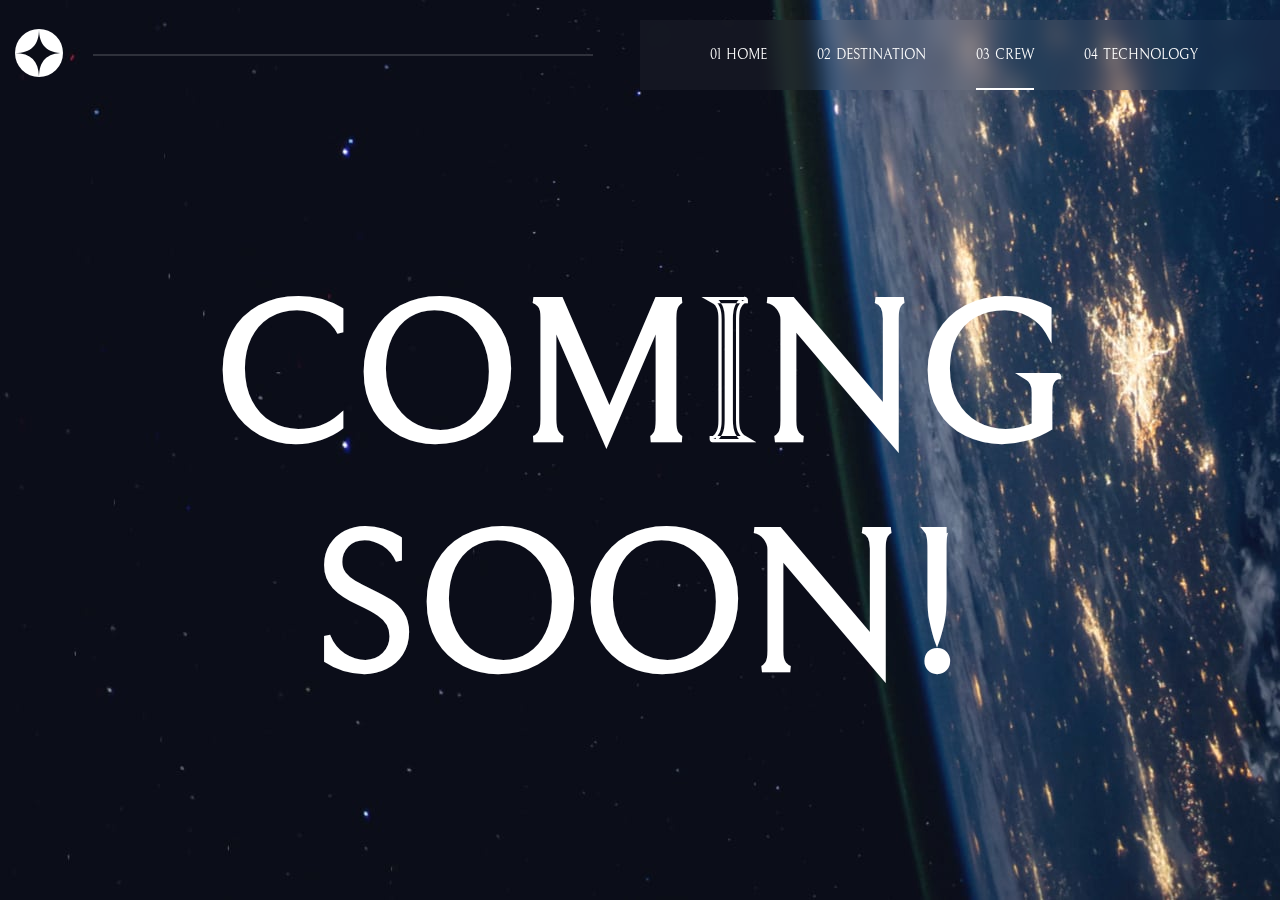
==== crew.html @ 41accdf7 "Space Toursim" ====
<!DOCTYPE html>
<html lang="en">
    <head>
        <meta charset="UTF-8" />
        <meta name="viewport" content="width=device-width, initial-scale=1.0" />

        <link
            rel="icon"
            type="image/png"
            sizes="32x32"
            href="./assets/favicon-32x32.png"
        />
        <!-- Render All Elements In The Page Normally -->
        <link rel="stylesheet" href="Normalize.css" />
        <!-- My Own Framework -->
        <link rel="stylesheet" href="Framework.css" />
        <!-- Main CSS File -->
        <link rel="stylesheet" href="Master.css" />
        <title>Frontend Mentor | Space tourism website</title>
        <!-- Google Fonts -->
        <link rel="preconnect" href="https://fonts.googleapis.com" />
        <link rel="preconnect" href="https://fonts.gstatic.com" crossorigin />
        <link
            href="https://fonts.googleapis.com/css2?family=Bellefair&display=swap"
            rel="stylesheet"
        />
    </head>
    <body class="pt-20">
        <header class="flex-between">
            <div class="logo p-relative pl-15">
                <img class="f-width" src="assets/shared/logo.svg" alt="Logo" />
            </div>
            <span class="icons mr-15"></span>
            <nav class="trans-5">
                <ul class="d-flex align-center">
                    <li class="p-relative link hide-overflow">
                        <a class="d-flex align-center" href="index.html"
                            >Home</a
                        >
                    </li>
                    <li class="p-relative link hide-overflow">
                        <a class="d-flex align-center" href="destination.html"
                            >Destination</a
                        >
                    </li>
                    <li class="active p-relative link hide-overflow">
                        <a class="d-flex align-center" href="crew.html">Crew</a>
                    </li>
                    <li class="p-relative link hide-overflow">
                        <a class="d-flex align-center" href="technology.html"
                            >Technology</a
                        >
                    </li>
                </ul>
            </nav>
        </header>
        <section class="container flex-center soon">
            <h1>Coming Soon!</h1>
        </section>
        <script src="main.js"></script>
    </body>
</html>
---- Framework.css ----
/* Start Variables */
:root {
    --main-black: #0b0d17;
    --main-light-blue: #d0d6f9;
    --h1-font-size: 150px;
    --h2-font-size: 100px;
    --h3-font-size: 56px;
    --h4-font-size: 32px;
    --h5-font-size: 28px;
    --h5-char-space: 4.75px;
    --sub-heading1: 14px;
    --sub-heading1-char-space: 2.35px;
    --nav-txt: 16px;
    --nav-txt-char-space: 2.7px;
}
/* End Variables */
/* Start Display */
.d-flex {
    display: flex;
}
.justify-between {
    justify-content: space-between;
}
.align-center {
    align-items: center;
}
.align-end {
    align-items: flex-end;
}
.d-ib {
    display: inline-block;
}
.d-b {
    display: block;
}
@media (max-width: 767px) {
    .hide-mobile {
        display: none !important;
    }
}
/* End Display */
/* Start Border Radius & tansition */
.rad-50 {
    border-radius: 50%;
}
.trans-3 {
    -webkit-transition: 0.3s;
    -moz-transition: 0.3s;
    -ms-transition: 0.3s;
    -o-transition: 0.3s;
    transition: 0.3s;
}
.trans-5 {
    -webkit-transition: 0.5s;
    -moz-transition: 0.5s;
    -ms-transition: 0.5s;
    -o-transition: 0.5s;
    transition: 0.5s;
}
/* End Border Radius & tansition */
/* Start Margin & padding */
.mb-35 {
    margin-bottom: 35px;
}
.mb-30 {
    margin-bottom: 30px;
}
.mb-25 {
    margin-bottom: 25px;
}
.mr-20 {
    margin-right: 20px;
}
.mr-15 {
    margin-right: 15px;
}
.m-10 {
    margin: 10px;
}
.mt-10 {
    margin-top: 10px;
}
.mr-10 {
    margin-right: 10px;
}
.mb-10 {
    margin-bottom: 10px;
}
.ml-10 {
    margin-left: 10px;
}
.pt-30 {
    padding-top: 30px;
}
.pt-30 {
    padding-bottom: 30px;
}
.pb-25 {
    padding-bottom: 25px;
}
.p-20 {
    padding: 20px;
}
.pt-20 {
    padding-top: 20px;
}
.pb-20 {
    padding-bottom: 20px;
}
.pr-15 {
    padding-right: 15px;
}
.pl-15 {
    padding-left: 15px;
}
.p-10 {
    padding: 10px;
}
.pt-10 {
    padding-top: 10px;
}
.pr-10 {
    padding-right: 10px;
}
.pb-10 {
    padding-bottom: 10px;
}
.pl-10 {
    padding-left: 10px;
}
/* End Margin & padding */
/* Start Position */
.p-relative {
    position: relative;
}
/* End Position */
/* Start Color */
.light-blue {
    color: var(--main-light-blue);
}
/* End Color */
/* Start Font */
.sub-head-txt {
    font-size: var(--sub-heading1);
}
.uppercase {
    text-transform: uppercase;
}
.lh-1-6 {
    line-height: 1.6;
}
.txt-center {
    text-align: center;
}
@media (max-width: 992px) {
    .txt-center-tablet {
        text-align: center;
    }
}
/* End Font */
/* Start Others Style */
.pointer {
    cursor: pointer;
}
.half-opacity {
    opacity: 0.5;
}
.hide-overflow {
    overflow: hidden;
}
.f-width {
    width: 100%;
}
/* End Others Style */
/* Start Components */
.flex-center {
    display: flex;
    align-items: center;
    justify-content: center;
}
.flex-between {
    display: flex;
    align-items: center;
    justify-content: space-between;
}
ul li.link::after {
    content: "";
    position: absolute;
    width: 100%;
    height: 2px;
    background-color: white;
    opacity: 0.5;
    bottom: 0;
    left: -100%;
    -webkit-transition: 0.5s;
    -moz-transition: 0.5s;
    -ms-transition: 0.5s;
    -o-transition: 0.5s;
    transition: 0.5s;
}
ul li.link.active::after {
    left: 0;
    opacity: 1;
}
ul li.link:hover::after {
    left: 0;
}
.soon {
    height: calc(100vh - 90px);
    text-transform: uppercase;
    font-size: var(--h2-font-size);
    text-align: center;
}
@media (max-width: 992px) {
    .soon {
        font-size: var(--h4-font-size);
    }
}
/* End Components */
---- Master.css ----
/* Start Variables */
:root {
    --main-black: #0b0d17;
    --main-light-blue: #d0d6f9;
    --h1-font-size: 150px;
    --h2-font-size: 100px;
    --h3-font-size: 56px;
    --h4-font-size: 32px;
    --h5-font-size: 28px;
    --h5-char-space: 4.75px;
    --sub-heading1: 14px;
    --sub-heading1-char-space: 2.35px;
    --nav-txt: 16px;
    --nav-txt-char-space: 2.7px;
}
/* End Variables */
/* Start Global Rules */
*,
*::before,
*::after {
    margin: 0;
    padding: 0;
    border: none;
    outline: none;
    -webkit-box-sizing: border-box;
    -moz-box-sizing: border-box;
    -ms-box-sizing: border-box;
    -o-box-sizing: border-box;
    box-sizing: border-box;
}
body {
    background-image: url("assets/home/background-home-desktop.jpg");
    background-size: cover;
    font-family: "Bellefair", serif;
    color: white;
}
@media (max-width: 991px) {
    body {
        background-image: url("assets/home/background-home-tablet.jpg");
    }
}
@media (max-width: 767px) {
    body {
        background-image: url("assets/home/background-home-mobile.jpg");
    }
}
a {
    color: inherit;
    text-decoration: none;
}
ul {
    list-style-type: none;
}
.container {
    padding-left: 15px;
    padding-right: 15px;
    margin-left: auto;
    margin-right: auto;
}
/* Small Screens */
@media (min-width: 768px) {
    .container {
        width: 750px;
    }
}
/* Medium Screens */
@media (min-width: 992px) {
    .container {
        width: 970px;
    }
}
/* Large Screens */
@media (min-width: 1200px) {
    .container {
        width: 1170px;
    }
}
/* End Global Rules */
/* Start Header */
header {
    height: 70px;
}
header .logo::after {
    content: "";
    position: absolute;
    width: 500px;
    height: 1px;
    background-color: rgb(255 255 255 / 30%);
    left: calc(100% + 30px);
    top: 50%;
    -webkit-transform: translateY(-50%);
    -moz-transform: translateY(-50%);
    -ms-transform: translateY(-50%);
    -o-transform: translateY(-50%);
    transform: translateY(-50%);
    z-index: 1;
}
@media (max-width: 1140px) {
    header .logo::after {
        display: none;
    }
}
header nav {
    background-color: rgb(255 255 255 / 4%);
    flex-basis: 50%;
    padding-left: 70px;
    backdrop-filter: blur(10px);
}
@media (max-width: 767px) {
    header .icons {
        display: block;
        margin-left: auto;
        width: 40px;
        height: 30px;
        background-image: url("assets/shared/icon-hamburger.svg");
        background-size: contain;
        background-repeat: no-repeat;
        z-index: 5;
    }
    header .icons.show {
        background-image: url("assets/shared/icon-close.svg");
    }
    header .icons.show + nav {
        z-index: 1;
        opacity: 1;
    }
    header nav {
        z-index: -1;
        opacity: 0;
        position: absolute;
        top: 0;
        right: 0;
        width: 65%;
        height: 100vh;
        padding-top: 80px;
        padding-left: 0;
    }
}
header ul li {
    counter-increment: links;
}
header ul li.link::after {
    width: calc(100% - 50px);
}
@media (max-width: 767px) {
    header nav ul {
        flex-direction: column;
    }
}
header ul li a {
    height: 70px;
    margin-right: 50px;
    text-transform: uppercase;
    font-size: var(--sub-heading1);
}
@media (max-width: 767px) {
    header ul li::after {
        bottom: 15px;
        width: 100%;
    }
    header ul li a {
        margin: 0;
    }
}
header ul li a::before {
    content: "0" counter(links);
    position: relative;
    margin-right: 5px;
}
/* End Header */
/* Start Home Page */
.home {
    min-height: calc(100vh - 90px);
    align-items: flex-end;
    padding-bottom: 50px;
}
.home .text {
    width: 550px;
    max-width: 100%;
}
@media (max-width: 991px) {
    .home {
        flex-direction: column;
        align-items: center;
    }
    .home .text {
        text-align: center;
        margin-top: 20px;
        margin-bottom: 25px;
    }
}
.home .text > * {
    font-weight: normal;
}
.home .text h2 {
    font-size: var(--h3-font-size);
}
.home .text h1 {
    font-size: var(--h1-font-size);
}
.home .text h3 {
    line-height: 1.6;
}
.home .explore {
    background-color: white;
    color: black;
    width: 250px;
    height: 250px;
    font-size: var(--h3-font-size);
    outline: 0 solid rgb(255 255 255 / 0.2);
}
@media (max-width: 991px) {
    .home .explore {
        margin-top: 25px;
        width: 200px;
        height: 200px;
    }
}
.home .explore::selection {
    opacity: 0;
}
.home .explore:hover {
    outline: 50px solid rgb(255 255 255 / 0.2);
}
/* End Home Page */
/* Start Destination Page */
.destination h2 {
    margin-top: 35px;
    margin-bottom: 50px;
    letter-spacing: 3px;
    word-spacing: 5px;
}
@media (max-width: 767px) {
    .destination h2 {
        font-size: var(--nav-txt);
        text-align: center;
    }
}
@media (max-width: 992px) {
    .destination-info {
        flex-direction: column;
    }
}
.destination .destination-info > * {
    flex-basis: 45%;
}
.destination .destination-info .image img {
    max-width: 445px;
}
@media (max-width: 992px) {
    .destination-info ul {
        margin-top: 20px;
        justify-content: center;
    }
}
.destination .destination-links li:not(.active) {
    color: var(--main-light-blue);
}
.destination .planets .planet h3 {
    font-size: var(--h2-font-size);
}
@media (max-width: 992px) {
    .destination .planets .planet h3 {
        margin-bottom: 10px;
    }
}
.destination .planets .planet p {
    border-bottom: 1px solid var(--main-light-blue);
}
.destination .planets .about > span {
    font-size: var(--h5-font-size);
}
@media (max-width: 767px) {
    .destination .planets .planet p {
        font-size: 22px;
    }
    .destination .planets .about {
        flex-direction: column;
    }
    .destination .planets .about > * {
        margin-bottom: 20px;
    }
}
/* End Destination Page */
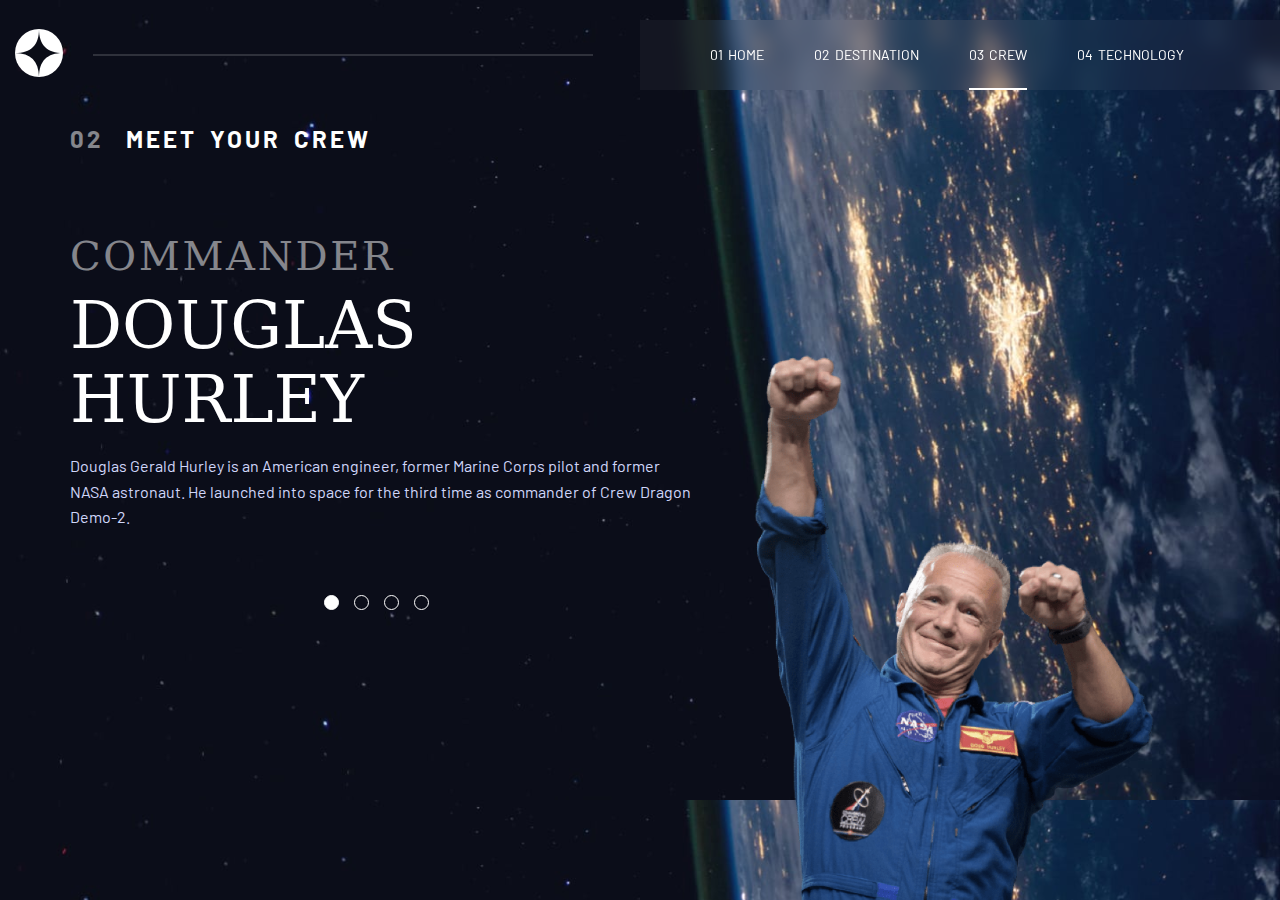
==== commit 91d85045: "Added crew page" ====
--- a/crew.html
+++ b/crew.html
@@ -21,7 +21,7 @@
         <link rel="preconnect" href="https://fonts.googleapis.com" />
         <link rel="preconnect" href="https://fonts.gstatic.com" crossorigin />
         <link
-            href="https://fonts.googleapis.com/css2?family=Bellefair&display=swap"
+            href="https://fonts.googleapis.com/css2?family=Barlow:wght@400;500&display=swap"
             rel="stylesheet"
         />
     </head>
@@ -54,8 +54,36 @@
                 </ul>
             </nav>
         </header>
-        <section class="container flex-center soon">
-            <h1>Coming Soon!</h1>
+        <section class="container crew">
+            <h2 class="uppercase main-heading">
+                <span class="d-ib mr-10 half-opacity">02</span>
+                Meet your crew
+            </h2>
+            <div class="crew-info d-flex align-center justify-between">
+                <div class="detail txt-center-tablet">
+                    <h3 class="job half-opacity uppercase mt-30">Commander</h3>
+                    <h1 class="mt-10 mb-15 uppercase">Douglas Hurley</h1>
+                    <p class="lh-1-6 light-blue mb-35">
+                        Douglas Gerald Hurley is an American engineer, former
+                        Marine Corps pilot and former NASA astronaut. He
+                        launched into space for the third time as commander of
+                        Crew Dragon Demo-2.
+                    </p>
+                    <ul class="dots flex-center pt-30 pb-30">
+                        <li class="active dot mr-15 trans-3 pointer"></li>
+                        <li class="dot mr-15 trans-3 pointer"></li>
+                        <li class="dot mr-15 trans-3 pointer"></li>
+                        <li class="dot mr-15 trans-3 pointer"></li>
+                    </ul>
+                </div>
+                <div class="image">
+                    <img
+                        class="f-width p-relative"
+                        src="assets/crew/image-douglas-hurley.png"
+                        alt="Douglas Hurley"
+                    />
+                </div>
+            </div>
         </section>
         <script src="main.js"></script>
     </body>
--- a/Framework.css
+++ b/Framework.css
@@ -62,6 +62,9 @@
 .mb-35 {
     margin-bottom: 35px;
 }
+.mt-30 {
+    margin-top: 30px;
+}
 .mb-30 {
     margin-bottom: 30px;
 }
@@ -74,6 +77,9 @@
 .mr-15 {
     margin-right: 15px;
 }
+.mb-15 {
+    margin-bottom: 15px;
+}
 .m-10 {
     margin: 10px;
 }
@@ -92,7 +98,7 @@
 .pt-30 {
     padding-top: 30px;
 }
-.pt-30 {
+.pb-30 {
     padding-bottom: 30px;
 }
 .pb-25 {
@@ -205,6 +211,18 @@
 ul li.link:hover::after {
     left: 0;
 }
+.main-heading {
+    margin-top: 35px;
+    margin-bottom: 50px;
+    letter-spacing: 3px;
+    word-spacing: 5px;
+}
+@media (max-width: 767px) {
+    .main-heading {
+        font-size: var(--nav-txt);
+        text-align: center;
+    }
+}
 .soon {
     height: calc(100vh - 90px);
     text-transform: uppercase;
--- a/Master.css
+++ b/Master.css
@@ -31,7 +31,7 @@
 body {
     background-image: url("assets/home/background-home-desktop.jpg");
     background-size: cover;
-    font-family: "Bellefair", serif;
+    font-family: "Barlow", sans-serif;
     color: white;
 }
 @media (max-width: 991px) {
@@ -154,7 +154,7 @@
     font-size: var(--sub-heading1);
 }
 @media (max-width: 767px) {
-    header ul li::after {
+    header ul li.link::after {
         bottom: 15px;
         width: 100%;
     }
@@ -197,6 +197,11 @@
 }
 .home .text h1 {
     font-size: var(--h1-font-size);
+}
+@media (max-width: 767px) {
+    .home .text h1 {
+        font-size: calc(var(--h2-font-size) + 25px);
+    }
 }
 .home .text h3 {
     line-height: 1.6;
@@ -224,18 +229,6 @@
 }
 /* End Home Page */
 /* Start Destination Page */
-.destination h2 {
-    margin-top: 35px;
-    margin-bottom: 50px;
-    letter-spacing: 3px;
-    word-spacing: 5px;
-}
-@media (max-width: 767px) {
-    .destination h2 {
-        font-size: var(--nav-txt);
-        text-align: center;
-    }
-}
 @media (max-width: 992px) {
     .destination-info {
         flex-direction: column;
@@ -282,3 +275,59 @@
     }
 }
 /* End Destination Page */
+/* Start Crew Page */
+@media (max-width: 992px) {
+    .crew .crew-info {
+        flex-direction: column;
+    }
+}
+.crew .crew-info .detail {
+    flex-basis: 55%;
+}
+.crew .crew-info .detail h3 {
+    font-family: "serif";
+    font-weight: normal;
+    font-size: 40px;
+    letter-spacing: var(--nav-txt-char-space);
+}
+.crew .crew-info .detail h1 {
+    font-weight: normal;
+    font-size: 65px;
+    font-family: "serif";
+}
+@media (max-width: 767px) {
+    .crew .crew-info .detail h3 {
+        font-size: 20px;
+    }
+    .crew .crew-info .detail h1 {
+        font-size: 30px;
+    }
+}
+.crew .crew-info .detail .dots .dot {
+    width: 15px;
+    height: 15px;
+    border: 1px solid white;
+    border-radius: 50%;
+}
+.crew .crew-info .detail .dots .dot.active {
+    background-color: white;
+}
+.crew .crew-info .detail .dots .dot:hover:not(.active) {
+    opacity: 0.6;
+    background-color: var(--main-light-blue);
+    border-color: var(--main-light-blue);
+}
+.crew .crew-info .image {
+    flex-basis: 40%;
+}
+.crew .crew-info .image img {
+    bottom: -3px;
+}
+@media (min-width: 993px) {
+    .crew .crew-info .image img {
+        position: absolute;
+        bottom: 0;
+        max-width: 400px;
+    }
+}
+/* End Crew Page */
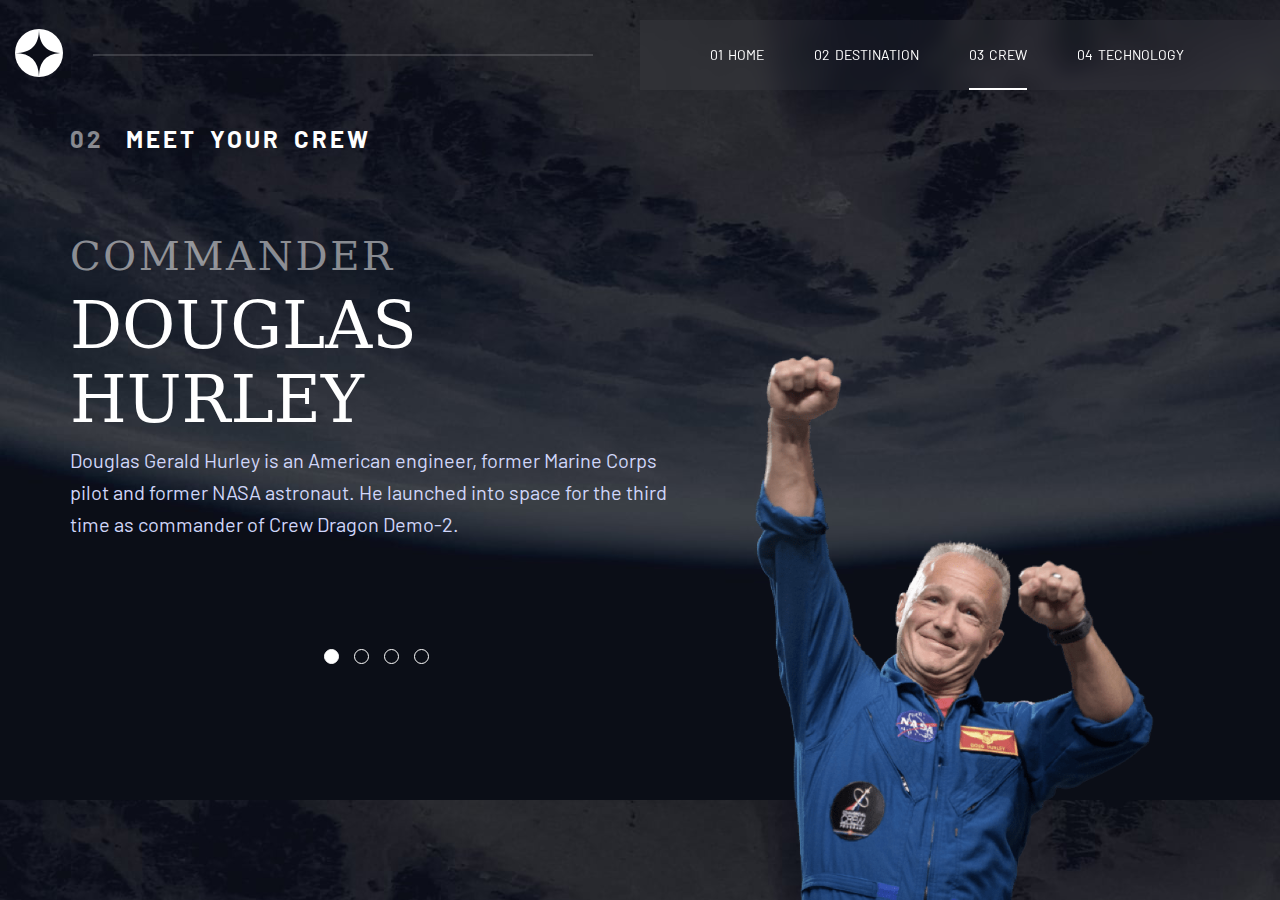
==== commit c57e1251: "Added technology page" ====
--- a/crew.html
+++ b/crew.html
@@ -25,7 +25,7 @@
             rel="stylesheet"
         />
     </head>
-    <body class="pt-20">
+    <body class="pt-20 crew-page">
         <header class="flex-between">
             <div class="logo p-relative pl-15">
                 <img class="f-width" src="assets/shared/logo.svg" alt="Logo" />
@@ -59,10 +59,16 @@
                 <span class="d-ib mr-10 half-opacity">02</span>
                 Meet your crew
             </h2>
-            <div class="crew-info d-flex align-center justify-between">
+            <div class="crew-info flex-between">
                 <div class="detail txt-center-tablet">
-                    <h3 class="job half-opacity uppercase mt-30">Commander</h3>
-                    <h1 class="mt-10 mb-15 uppercase">Douglas Hurley</h1>
+                    <h3
+                        class="job half-opacity uppercase mt-30 font-normal serif-font"
+                    >
+                        Commander
+                    </h3>
+                    <h1 class="mt-10 mb-15 uppercase font-normal serif-font">
+                        Douglas Hurley
+                    </h1>
                     <p class="lh-1-6 light-blue mb-35">
                         Douglas Gerald Hurley is an American engineer, former
                         Marine Corps pilot and former NASA astronaut. He
@@ -70,10 +76,13 @@
                         Crew Dragon Demo-2.
                     </p>
                     <ul class="dots flex-center pt-30 pb-30">
-                        <li class="active dot mr-15 trans-3 pointer"></li>
-                        <li class="dot mr-15 trans-3 pointer"></li>
-                        <li class="dot mr-15 trans-3 pointer"></li>
-                        <li class="dot mr-15 trans-3 pointer"></li>
+                        <li
+                            data-id="0"
+                            class="active dot mr-15 trans-3 pointer"
+                        ></li>
+                        <li data-id="1" class="dot mr-15 trans-3 pointer"></li>
+                        <li data-id="2" class="dot mr-15 trans-3 pointer"></li>
+                        <li data-id="3" class="dot mr-15 trans-3 pointer"></li>
                     </ul>
                 </div>
                 <div class="image">
--- a/Framework.css
+++ b/Framework.css
@@ -59,6 +59,9 @@
 }
 /* End Border Radius & tansition */
 /* Start Margin & padding */
+.mr-35 {
+    margin-right: 35px;
+}
 .mb-35 {
     margin-bottom: 35px;
 }
@@ -157,6 +160,12 @@
 }
 .txt-center {
     text-align: center;
+}
+.font-normal {
+    font-weight: normal;
+}
+.serif-font {
+    font-family: "serif";
 }
 @media (max-width: 992px) {
     .txt-center-tablet {
--- a/Master.css
+++ b/Master.css
@@ -29,19 +29,48 @@
     box-sizing: border-box;
 }
 body {
-    background-image: url("assets/home/background-home-desktop.jpg");
     background-size: cover;
     font-family: "Barlow", sans-serif;
     color: white;
 }
+body.home-page {
+    background-image: url("assets/home/background-home-desktop.jpg");
+}
+body.dest-page {
+    background-image: url("assets/destination/background-destination-desktop.jpg");
+}
+body.crew-page {
+    background-image: url("assets/crew/background-crew-desktop.jpg");
+}
+body.tech-page {
+    background-image: url("assets/technology/background-technology-desktop.jpg");
+}
 @media (max-width: 991px) {
-    body {
+    body.home-page {
         background-image: url("assets/home/background-home-tablet.jpg");
     }
-}
-@media (max-width: 767px) {
-    body {
+    body.dest-page {
+        background-image: url("assets/destination/background-destination-tablet.jpg");
+    }
+    body.crew-page {
+        background-image: url("assets/crew/background-crew-tablet.jpg");
+    }
+    body.tech-page {
+        background-image: url("assets/technology/background-technology-tablet.jpg");
+    }
+}
+@media (max-width: 767px) {
+    body.home-page {
         background-image: url("assets/home/background-home-mobile.jpg");
+    }
+    body.dest-page {
+        background-image: url("assets/destination/background-destination-mobile.jpg");
+    }
+    body.crew-page {
+        background-image: url("assets/crew/background-crew-mobile.jpg");
+    }
+    body.tech-page {
+        background-image: url("assets/technology/background-technology-mobile.jpg");
     }
 }
 a {
@@ -189,9 +218,6 @@
         margin-bottom: 25px;
     }
 }
-.home .text > * {
-    font-weight: normal;
-}
 .home .text h2 {
     font-size: var(--h3-font-size);
 }
@@ -199,12 +225,12 @@
     font-size: var(--h1-font-size);
 }
 @media (max-width: 767px) {
+    .home .text h2 {
+        font-size: calc(var(--h4-font-size) + 10px);
+    }
     .home .text h1 {
-        font-size: calc(var(--h2-font-size) + 25px);
-    }
-}
-.home .text h3 {
-    line-height: 1.6;
+        font-size: calc(var(--h2-font-size));
+    }
 }
 .home .explore {
     background-color: white;
@@ -217,8 +243,8 @@
 @media (max-width: 991px) {
     .home .explore {
         margin-top: 25px;
-        width: 200px;
-        height: 200px;
+        width: 215px;
+        height: 215px;
     }
 }
 .home .explore::selection {
@@ -254,6 +280,7 @@
 }
 @media (max-width: 992px) {
     .destination .planets .planet h3 {
+        font-size: var(--h3-font-size);
         margin-bottom: 10px;
     }
 }
@@ -265,7 +292,7 @@
 }
 @media (max-width: 767px) {
     .destination .planets .planet p {
-        font-size: 22px;
+        font-size: 20px;
     }
     .destination .planets .about {
         flex-direction: column;
@@ -285,15 +312,22 @@
     flex-basis: 55%;
 }
 .crew .crew-info .detail h3 {
-    font-family: "serif";
-    font-weight: normal;
     font-size: 40px;
     letter-spacing: var(--nav-txt-char-space);
 }
 .crew .crew-info .detail h1 {
-    font-weight: normal;
     font-size: 65px;
-    font-family: "serif";
+}
+.crew .crew-info .detail p {
+    height: 140px;
+}
+@media (min-width: 768px) {
+    .crew .crew-info .detail h1 {
+        height: 140px;
+    }
+    .crew .crew-info .detail p {
+        font-size: 20px;
+    }
 }
 @media (max-width: 767px) {
     .crew .crew-info .detail h3 {
@@ -301,6 +335,10 @@
     }
     .crew .crew-info .detail h1 {
         font-size: 30px;
+    }
+    .crew .crew-info .detail p {
+        height: 140px;
+        margin-bottom: 0;
     }
 }
 .crew .crew-info .detail .dots .dot {
@@ -322,12 +360,74 @@
 }
 .crew .crew-info .image img {
     bottom: -3px;
+    max-width: 400px;
 }
 @media (min-width: 993px) {
     .crew .crew-info .image img {
         position: absolute;
         bottom: 0;
-        max-width: 400px;
     }
 }
 /* End Crew Page */
+/* Start Technology Page */
+@media (max-width: 992px) {
+    .technologies .technology {
+        flex-direction: column-reverse;
+    }
+}
+.technologies .technology .about {
+    flex-basis: 50%;
+}
+@media (max-width: 992px) {
+    .technologies .technology .about {
+        flex-direction: column;
+        padding-bottom: 20px;
+    }
+}
+.technologies .technology .about h1 {
+    font-size: 60px;
+}
+.technologies .technology .about .nums .num {
+    font-size: 22px;
+    width: 70px;
+    height: 70px;
+    border-radius: 50%;
+    border: 1px solid var(--main-light-blue);
+}
+@media (max-width: 992px) {
+    .technologies .technology .about .nums {
+        display: flex;
+        margin: 30px auto 30px;
+    }
+    .technologies .technology .about .nums .num {
+        margin-bottom: 0;
+        margin-right: 20px;
+    }
+}
+.technologies .technology .about .nums .num.active {
+    background-color: white;
+    color: black;
+}
+.technologies .technology .about .nums .num:not(.num.active):hover {
+    background-color: #d0d6f947;
+}
+.technologies .technology .image {
+    flex-basis: 40%;
+}
+@media (min-width: 992px) {
+    .technologies .technology .image {
+    }
+    .technologies .technology .image img {
+        position: absolute;
+        width: 50vw;
+        max-width: 520px;
+        right: 0;
+        top: 20%;
+    }
+}
+@media (max-width: 991px) {
+    .technologies .technology .image {
+        width: 100vw;
+    }
+}
+/* End Technology Page */
